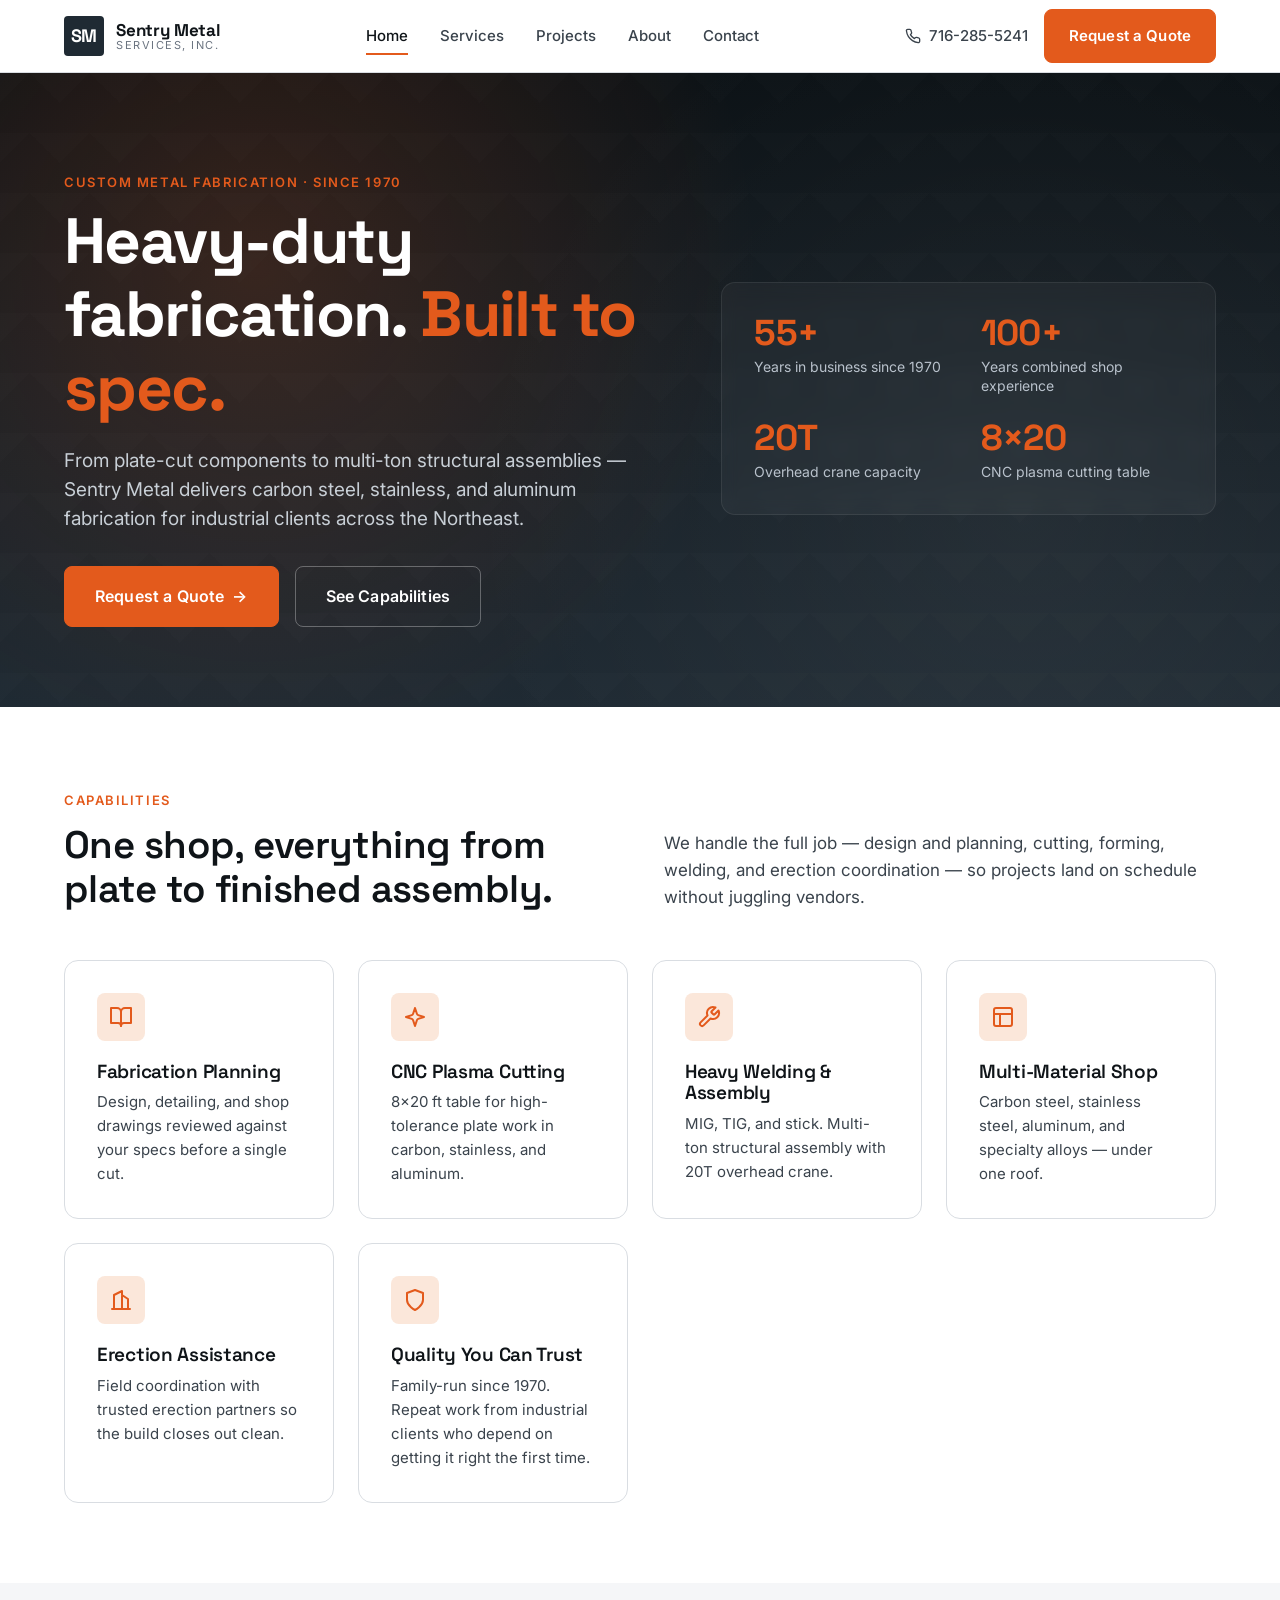
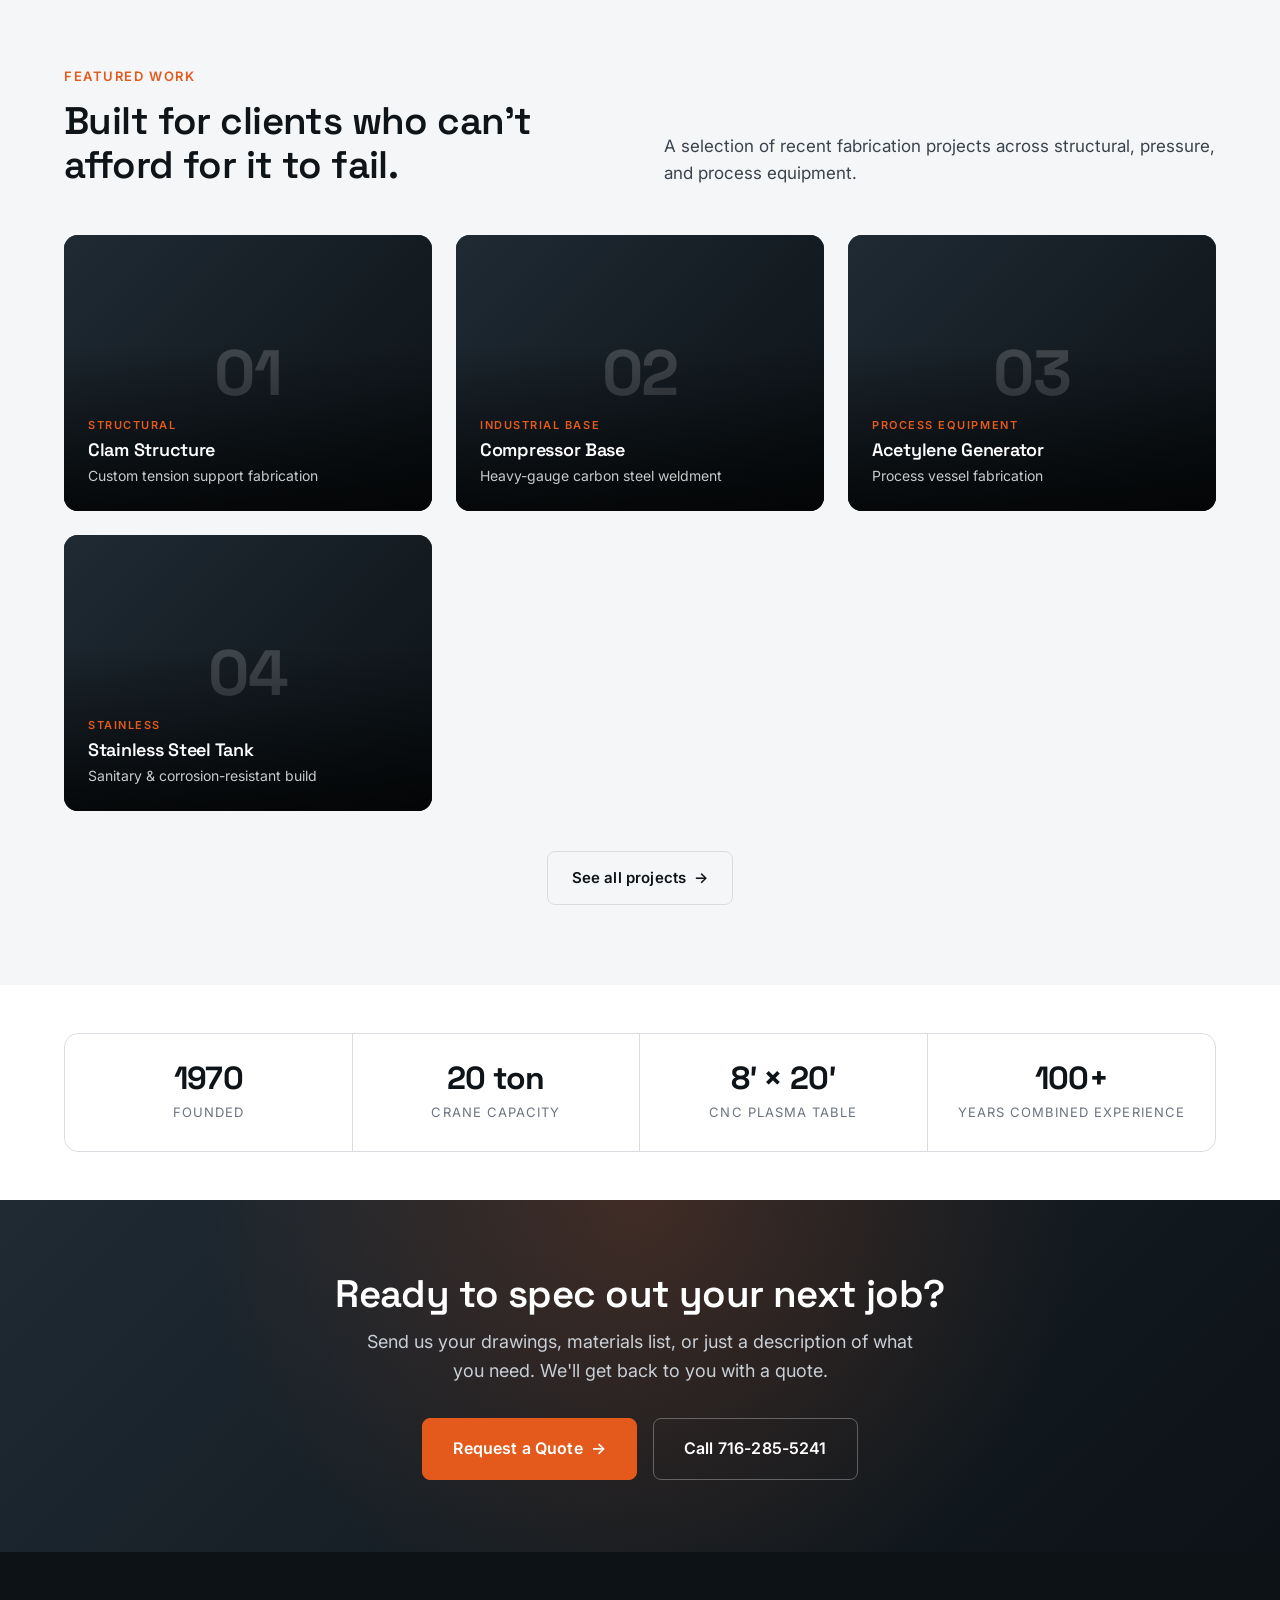
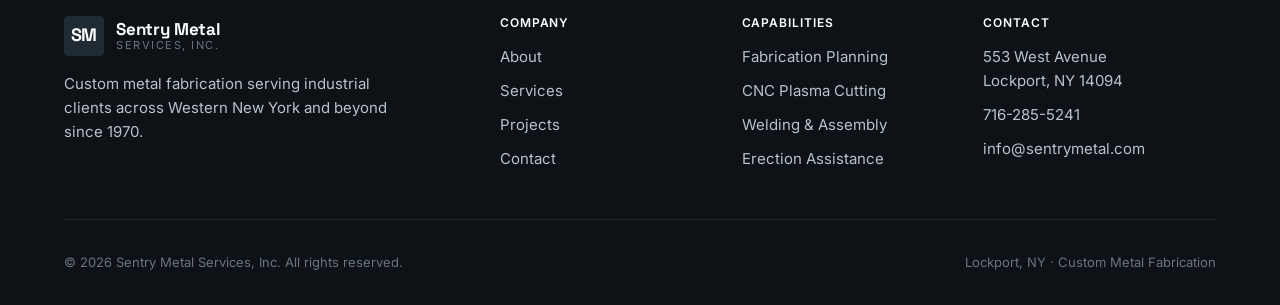
==== index.html @ cd66dbcb "Initial Sentry Metal website (static site) Co-Authored-By: Claude Opus 4.8 (1M context) <noreply@ant" ====
<!doctype html>
<html lang="en">
<head>
  <meta charset="utf-8" />
  <meta name="viewport" content="width=device-width, initial-scale=1" />
  <title>Sentry Metal Services — Custom Metal Fabrication in Lockport, NY</title>
  <meta name="description" content="Sentry Metal Services is a custom metal fabrication shop in Lockport, NY. Carbon steel, stainless, aluminum. Over a century of combined fabrication experience since 1970." />
  <link rel="preconnect" href="https://fonts.googleapis.com" />
  <link rel="preconnect" href="https://fonts.gstatic.com" crossorigin />
  <link rel="stylesheet" href="https://fonts.googleapis.com/css2?family=Inter:wght@400;500;600;700&family=Space+Grotesk:wght@500;600;700&display=swap" />
  <link rel="stylesheet" href="css/styles.css" />
</head>
<body>

  <header class="site-header">
    <nav class="nav" aria-label="Primary">
      <a class="brand" href="index.html">
        <span class="brand-mark">SM</span>
        <span class="brand-text">
          <span class="brand-name">Sentry Metal</span>
          <span class="brand-tag">Services, Inc.</span>
        </span>
      </a>
      <ul class="nav-links">
        <li><a href="index.html" class="active">Home</a></li>
        <li><a href="services.html">Services</a></li>
        <li><a href="projects.html">Projects</a></li>
        <li><a href="about.html">About</a></li>
        <li><a href="contact.html">Contact</a></li>
      </ul>
      <div class="nav-cta">
        <a href="tel:7162855241" class="nav-phone">
          <svg width="16" height="16" viewBox="0 0 24 24" fill="none" stroke="currentColor" stroke-width="2" stroke-linecap="round" stroke-linejoin="round"><path d="M22 16.92v3a2 2 0 0 1-2.18 2 19.79 19.79 0 0 1-8.63-3.07 19.5 19.5 0 0 1-6-6 19.79 19.79 0 0 1-3.07-8.67A2 2 0 0 1 4.11 2h3a2 2 0 0 1 2 1.72 12.84 12.84 0 0 0 .7 2.81 2 2 0 0 1-.45 2.11L8.09 9.91a16 16 0 0 0 6 6l1.27-1.27a2 2 0 0 1 2.11-.45 12.84 12.84 0 0 0 2.81.7A2 2 0 0 1 22 16.92z"/></svg>
          716-285-5241
        </a>
        <a href="contact.html" class="btn btn-primary">Request a Quote</a>
      </div>
      <button class="nav-toggle" aria-label="Open menu" aria-expanded="false">
        <span></span><span></span><span></span>
      </button>
    </nav>
  </header>

  <main>
    <!-- Hero -->
    <section class="hero">
      <div class="container">
        <div class="hero-grid">
          <div>
            <span class="eyebrow">Custom Metal Fabrication · Since 1970</span>
            <h1>Heavy-duty fabrication. <span class="accent">Built to spec.</span></h1>
            <p class="lead">From plate-cut components to multi-ton structural assemblies — Sentry Metal delivers carbon steel, stainless, and aluminum fabrication for industrial clients across the Northeast.</p>
            <div class="hero-cta">
              <a href="contact.html" class="btn btn-primary btn-lg">Request a Quote <span class="arrow">→</span></a>
              <a href="services.html" class="btn btn-ghost-light btn-lg">See Capabilities</a>
            </div>
          </div>
          <div class="hero-stats">
            <div>
              <div class="hero-stat-num">55+</div>
              <div class="hero-stat-label">Years in business since 1970</div>
            </div>
            <div>
              <div class="hero-stat-num">100+</div>
              <div class="hero-stat-label">Years combined shop experience</div>
            </div>
            <div>
              <div class="hero-stat-num">20T</div>
              <div class="hero-stat-label">Overhead crane capacity</div>
            </div>
            <div>
              <div class="hero-stat-num">8&times;20</div>
              <div class="hero-stat-label">CNC plasma cutting table</div>
            </div>
          </div>
        </div>
      </div>
    </section>

    <!-- Capabilities -->
    <section class="section">
      <div class="container">
        <div class="section-head">
          <div>
            <span class="eyebrow">Capabilities</span>
            <h2>One shop, everything from plate to finished assembly.</h2>
          </div>
          <p>We handle the full job — design and planning, cutting, forming, welding, and erection coordination — so projects land on schedule without juggling vendors.</p>
        </div>

        <div class="cap-grid">
          <div class="cap-card">
            <div class="cap-icon">
              <svg width="24" height="24" viewBox="0 0 24 24" fill="none" stroke="currentColor" stroke-width="2" stroke-linecap="round" stroke-linejoin="round"><path d="M2 3h6a4 4 0 0 1 4 4v14a3 3 0 0 0-3-3H2z"/><path d="M22 3h-6a4 4 0 0 0-4 4v14a3 3 0 0 1 3-3h7z"/></svg>
            </div>
            <h3>Fabrication Planning</h3>
            <p>Design, detailing, and shop drawings reviewed against your specs before a single cut.</p>
          </div>
          <div class="cap-card">
            <div class="cap-icon">
              <svg width="24" height="24" viewBox="0 0 24 24" fill="none" stroke="currentColor" stroke-width="2" stroke-linecap="round" stroke-linejoin="round"><path d="m12 3-1.9 5.8a2 2 0 0 1-1.3 1.3L3 12l5.8 1.9a2 2 0 0 1 1.3 1.3L12 21l1.9-5.8a2 2 0 0 1 1.3-1.3L21 12l-5.8-1.9a2 2 0 0 1-1.3-1.3z"/></svg>
            </div>
            <h3>CNC Plasma Cutting</h3>
            <p>8&times;20&nbsp;ft table for high-tolerance plate work in carbon, stainless, and aluminum.</p>
          </div>
          <div class="cap-card">
            <div class="cap-icon">
              <svg width="24" height="24" viewBox="0 0 24 24" fill="none" stroke="currentColor" stroke-width="2" stroke-linecap="round" stroke-linejoin="round"><path d="M14.7 6.3a1 1 0 0 0 0 1.4l1.6 1.6a1 1 0 0 0 1.4 0l3.77-3.77a6 6 0 0 1-7.94 7.94l-6.91 6.91a2.12 2.12 0 0 1-3-3l6.91-6.91a6 6 0 0 1 7.94-7.94l-3.76 3.76z"/></svg>
            </div>
            <h3>Heavy Welding &amp; Assembly</h3>
            <p>MIG, TIG, and stick. Multi-ton structural assembly with 20T overhead crane.</p>
          </div>
          <div class="cap-card">
            <div class="cap-icon">
              <svg width="24" height="24" viewBox="0 0 24 24" fill="none" stroke="currentColor" stroke-width="2" stroke-linecap="round" stroke-linejoin="round"><rect x="3" y="3" width="18" height="18" rx="2"/><path d="M3 9h18M9 21V9"/></svg>
            </div>
            <h3>Multi-Material Shop</h3>
            <p>Carbon steel, stainless steel, aluminum, and specialty alloys — under one roof.</p>
          </div>
          <div class="cap-card">
            <div class="cap-icon">
              <svg width="24" height="24" viewBox="0 0 24 24" fill="none" stroke="currentColor" stroke-width="2" stroke-linecap="round" stroke-linejoin="round"><path d="M3 21h18M5 21V7l8-4v18M19 21V11l-6-4"/></svg>
            </div>
            <h3>Erection Assistance</h3>
            <p>Field coordination with trusted erection partners so the build closes out clean.</p>
          </div>
          <div class="cap-card">
            <div class="cap-icon">
              <svg width="24" height="24" viewBox="0 0 24 24" fill="none" stroke="currentColor" stroke-width="2" stroke-linecap="round" stroke-linejoin="round"><path d="M12 22s8-4 8-10V5l-8-3-8 3v7c0 6 8 10 8 10z"/></svg>
            </div>
            <h3>Quality You Can Trust</h3>
            <p>Family-run since 1970. Repeat work from industrial clients who depend on getting it right the first time.</p>
          </div>
        </div>
      </div>
    </section>

    <!-- Featured projects -->
    <section class="section section-surface">
      <div class="container">
        <div class="section-head">
          <div>
            <span class="eyebrow">Featured Work</span>
            <h2>Built for clients who can't afford for it to fail.</h2>
          </div>
          <p>A selection of recent fabrication projects across structural, pressure, and process equipment.</p>
        </div>

        <div class="project-grid">
          <a href="projects.html" class="project-card" aria-label="Clam Structure project">
            <div class="placeholder">01</div>
            <div class="overlay">
              <span class="tag">Structural</span>
              <h3>Clam Structure</h3>
              <p>Custom tension support fabrication</p>
            </div>
          </a>
          <a href="projects.html" class="project-card" aria-label="Compressor Base project">
            <div class="placeholder">02</div>
            <div class="overlay">
              <span class="tag">Industrial Base</span>
              <h3>Compressor Base</h3>
              <p>Heavy-gauge carbon steel weldment</p>
            </div>
          </a>
          <a href="projects.html" class="project-card" aria-label="Acetylene Generator project">
            <div class="placeholder">03</div>
            <div class="overlay">
              <span class="tag">Process Equipment</span>
              <h3>Acetylene Generator</h3>
              <p>Process vessel fabrication</p>
            </div>
          </a>
          <a href="projects.html" class="project-card" aria-label="Stainless Steel Tank project">
            <div class="placeholder">04</div>
            <div class="overlay">
              <span class="tag">Stainless</span>
              <h3>Stainless Steel Tank</h3>
              <p>Sanitary &amp; corrosion-resistant build</p>
            </div>
          </a>
        </div>

        <div class="text-center mt-2" style="margin-top:2.5rem;">
          <a href="projects.html" class="btn btn-secondary">See all projects <span class="arrow">→</span></a>
        </div>
      </div>
    </section>

    <!-- Specs strip -->
    <section class="section-sm">
      <div class="container">
        <div class="specs">
          <div class="spec"><div class="spec-num">1970</div><div class="spec-label">Founded</div></div>
          <div class="spec"><div class="spec-num">20 ton</div><div class="spec-label">Crane Capacity</div></div>
          <div class="spec"><div class="spec-num">8&prime; &times; 20&prime;</div><div class="spec-label">CNC Plasma Table</div></div>
          <div class="spec"><div class="spec-num">100+</div><div class="spec-label">Years Combined Experience</div></div>
        </div>
      </div>
    </section>

    <!-- CTA band -->
    <section class="cta-band">
      <div class="container">
        <h2>Ready to spec out your next job?</h2>
        <p>Send us your drawings, materials list, or just a description of what you need. We'll get back to you with a quote.</p>
        <div class="btn-group">
          <a href="contact.html" class="btn btn-primary btn-lg">Request a Quote <span class="arrow">→</span></a>
          <a href="tel:7162855241" class="btn btn-ghost-light btn-lg">Call 716-285-5241</a>
        </div>
      </div>
    </section>
  </main>

  <footer class="site-footer">
    <div class="container">
      <div class="footer-grid">
        <div class="footer-brand">
          <a class="brand" href="index.html" style="color:#fff;">
            <span class="brand-mark">SM</span>
            <span class="brand-text">
              <span class="brand-name">Sentry Metal</span>
              <span class="brand-tag">Services, Inc.</span>
            </span>
          </a>
          <p>Custom metal fabrication serving industrial clients across Western New York and beyond since 1970.</p>
        </div>
        <div class="footer-col">
          <h4>Company</h4>
          <ul>
            <li><a href="about.html">About</a></li>
            <li><a href="services.html">Services</a></li>
            <li><a href="projects.html">Projects</a></li>
            <li><a href="contact.html">Contact</a></li>
          </ul>
        </div>
        <div class="footer-col">
          <h4>Capabilities</h4>
          <ul>
            <li><a href="services.html#planning">Fabrication Planning</a></li>
            <li><a href="services.html#cutting">CNC Plasma Cutting</a></li>
            <li><a href="services.html#welding">Welding &amp; Assembly</a></li>
            <li><a href="services.html#erection">Erection Assistance</a></li>
          </ul>
        </div>
        <div class="footer-col">
          <h4>Contact</h4>
          <ul>
            <li>553 West Avenue<br/>Lockport, NY 14094</li>
            <li><a href="tel:7162855241">716-285-5241</a></li>
            <li><a href="mailto:info@sentrymetal.com">info@sentrymetal.com</a></li>
          </ul>
        </div>
      </div>
      <div class="footer-bottom">
        <div>&copy; <span id="yr">2026</span> Sentry Metal Services, Inc. All rights reserved.</div>
        <div>Lockport, NY · Custom Metal Fabrication</div>
      </div>
    </div>
  </footer>

  <script>document.getElementById('yr').textContent = new Date().getFullYear();</script>
  <script src="js/main.js"></script>
</body>
</html>
---- css/styles.css ----
/* Sentry Metal Services — design system */

:root {
  --color-bg: #ffffff;
  --color-surface: #f5f6f8;
  --color-surface-alt: #ebedf1;
  --color-ink: #0f1418;
  --color-ink-soft: #3a434c;
  --color-ink-muted: #6b7480;
  --color-line: #d9dde2;
  --color-steel: #1f2a33;
  --color-steel-deep: #0c1216;
  --color-accent: #e35a1c;
  --color-accent-hover: #c44a14;
  --color-accent-soft: #fbe7da;
  --color-success: #1f7a4d;

  --shadow-sm: 0 1px 2px rgba(15, 20, 24, 0.06), 0 1px 1px rgba(15, 20, 24, 0.04);
  --shadow-md: 0 4px 16px rgba(15, 20, 24, 0.08), 0 2px 4px rgba(15, 20, 24, 0.04);
  --shadow-lg: 0 12px 32px rgba(15, 20, 24, 0.12), 0 4px 8px rgba(15, 20, 24, 0.06);

  --radius-sm: 4px;
  --radius-md: 8px;
  --radius-lg: 14px;

  --container: 1200px;
  --container-narrow: 880px;

  --font-sans: "Inter", -apple-system, BlinkMacSystemFont, "Segoe UI", Roboto, "Helvetica Neue", Arial, sans-serif;
  --font-display: "Space Grotesk", "Inter", -apple-system, BlinkMacSystemFont, "Segoe UI", sans-serif;

  --transition: 180ms cubic-bezier(0.4, 0, 0.2, 1);
}

* { box-sizing: border-box; }

html { scroll-behavior: smooth; }

body {
  margin: 0;
  font-family: var(--font-sans);
  font-size: 16px;
  line-height: 1.6;
  color: var(--color-ink);
  background: var(--color-bg);
  -webkit-font-smoothing: antialiased;
  text-rendering: optimizeLegibility;
}

img, svg { display: block; max-width: 100%; height: auto; }

a { color: var(--color-accent); text-decoration: none; transition: color var(--transition); }
a:hover { color: var(--color-accent-hover); }

h1, h2, h3, h4 {
  font-family: var(--font-display);
  font-weight: 600;
  line-height: 1.15;
  letter-spacing: -0.015em;
  margin: 0 0 0.5em;
  color: var(--color-ink);
}

h1 { font-size: clamp(2.25rem, 4.5vw, 3.75rem); font-weight: 700; letter-spacing: -0.025em; }
h2 { font-size: clamp(1.75rem, 3vw, 2.5rem); }
h3 { font-size: 1.375rem; }
h4 { font-size: 1.0625rem; text-transform: uppercase; letter-spacing: 0.08em; color: var(--color-ink-soft); font-family: var(--font-sans); font-weight: 600; }

p { margin: 0 0 1em; color: var(--color-ink-soft); }
p.lead { font-size: 1.1875rem; color: var(--color-ink-soft); line-height: 1.55; max-width: 60ch; }

.container { max-width: var(--container); margin: 0 auto; padding: 0 1.5rem; }
.container-narrow { max-width: var(--container-narrow); margin: 0 auto; padding: 0 1.5rem; }

.section { padding: 5rem 0; }
.section-sm { padding: 3rem 0; }
.section-tight { padding: 2rem 0; }
.section-dark { background: var(--color-steel); color: #e9ecf0; }
.section-dark h1, .section-dark h2, .section-dark h3 { color: #ffffff; }
.section-dark p { color: #b9c2cc; }
.section-surface { background: var(--color-surface); }

.eyebrow {
  display: inline-block;
  font-size: 0.8125rem;
  font-weight: 600;
  letter-spacing: 0.12em;
  text-transform: uppercase;
  color: var(--color-accent);
  margin-bottom: 0.75rem;
}

/* ---------- Buttons ---------- */
.btn {
  display: inline-flex;
  align-items: center;
  justify-content: center;
  gap: 0.5rem;
  padding: 0.875rem 1.5rem;
  font-family: var(--font-sans);
  font-size: 0.9375rem;
  font-weight: 600;
  letter-spacing: 0.01em;
  border-radius: var(--radius-md);
  border: 1.5px solid transparent;
  cursor: pointer;
  transition: all var(--transition);
  white-space: nowrap;
  text-decoration: none;
}

.btn-primary {
  background: var(--color-accent);
  color: #ffffff;
  border-color: var(--color-accent);
}
.btn-primary:hover {
  background: var(--color-accent-hover);
  border-color: var(--color-accent-hover);
  color: #ffffff;
  transform: translateY(-1px);
  box-shadow: var(--shadow-md);
}

.btn-secondary {
  background: transparent;
  color: var(--color-ink);
  border-color: var(--color-line);
}
.btn-secondary:hover { border-color: var(--color-ink); color: var(--color-ink); }

.btn-ghost-light {
  background: transparent;
  color: #ffffff;
  border-color: rgba(255,255,255,0.3);
}
.btn-ghost-light:hover { background: rgba(255,255,255,0.1); color: #ffffff; border-color: #ffffff; }

.btn-lg { padding: 1.0625rem 1.875rem; font-size: 1rem; }

.btn .arrow { transition: transform var(--transition); }
.btn:hover .arrow { transform: translateX(3px); }

/* ---------- Header ---------- */
.site-header {
  position: sticky;
  top: 0;
  z-index: 100;
  background: rgba(255,255,255,0.92);
  backdrop-filter: saturate(180%) blur(10px);
  -webkit-backdrop-filter: saturate(180%) blur(10px);
  border-bottom: 1px solid var(--color-line);
}

.nav {
  display: flex;
  align-items: center;
  justify-content: space-between;
  height: 72px;
  max-width: var(--container);
  margin: 0 auto;
  padding: 0 1.5rem;
}

.brand {
  display: flex;
  align-items: center;
  gap: 0.75rem;
  text-decoration: none;
  color: var(--color-ink);
}
.brand-mark {
  display: flex;
  align-items: center;
  justify-content: center;
  width: 40px; height: 40px;
  background: var(--color-steel);
  color: #ffffff;
  border-radius: var(--radius-sm);
  font-family: var(--font-display);
  font-weight: 700;
  font-size: 1.125rem;
  letter-spacing: -0.02em;
}
.brand-text {
  display: flex;
  flex-direction: column;
  line-height: 1.1;
}
.brand-name { font-family: var(--font-display); font-weight: 700; font-size: 1.0625rem; letter-spacing: -0.01em; color: var(--color-ink); }
.brand-tag { font-size: 0.6875rem; text-transform: uppercase; letter-spacing: 0.14em; color: var(--color-ink-muted); }

.nav-links { display: flex; align-items: center; gap: 2rem; list-style: none; margin: 0; padding: 0; }
.nav-links a {
  color: var(--color-ink-soft);
  font-weight: 500;
  font-size: 0.9375rem;
  position: relative;
  padding: 0.5rem 0;
}
.nav-links a:hover, .nav-links a.active { color: var(--color-ink); }
.nav-links a.active::after {
  content: "";
  position: absolute;
  left: 0; right: 0; bottom: -2px;
  height: 2px;
  background: var(--color-accent);
}

.nav-cta { display: flex; align-items: center; gap: 1rem; }
.nav-phone {
  display: inline-flex;
  align-items: center;
  gap: 0.5rem;
  color: var(--color-ink-soft);
  font-weight: 500;
  font-size: 0.9375rem;
}
.nav-phone:hover { color: var(--color-ink); }

.nav-toggle {
  display: none;
  background: none;
  border: 0;
  width: 40px; height: 40px;
  cursor: pointer;
  padding: 0;
}
.nav-toggle span {
  display: block;
  width: 22px; height: 2px;
  background: var(--color-ink);
  margin: 5px auto;
  transition: transform var(--transition), opacity var(--transition);
}

@media (max-width: 920px) {
  .nav-links { display: none; }
  .nav-phone { display: none; }
  .nav-toggle { display: block; }
  body.nav-open .nav-links {
    display: flex;
    position: fixed;
    inset: 72px 0 auto 0;
    flex-direction: column;
    align-items: stretch;
    gap: 0;
    background: #ffffff;
    border-bottom: 1px solid var(--color-line);
    padding: 1rem 1.5rem;
    box-shadow: var(--shadow-md);
  }
  body.nav-open .nav-links a {
    padding: 0.875rem 0;
    border-bottom: 1px solid var(--color-line);
    font-size: 1.0625rem;
  }
  body.nav-open .nav-links a:last-child { border-bottom: 0; }
}

/* ---------- Hero ---------- */
.hero {
  position: relative;
  background: linear-gradient(180deg, var(--color-steel-deep) 0%, var(--color-steel) 100%);
  color: #ffffff;
  padding: 6rem 0 5rem;
  overflow: hidden;
}
.hero::before {
  content: "";
  position: absolute;
  inset: 0;
  background-image:
    radial-gradient(circle at 20% 30%, rgba(227,90,28,0.18) 0%, transparent 45%),
    radial-gradient(circle at 80% 70%, rgba(255,255,255,0.05) 0%, transparent 50%);
  pointer-events: none;
}
.hero::after {
  content: "";
  position: absolute;
  inset: 0;
  background-image:
    linear-gradient(135deg, rgba(255,255,255,0.025) 25%, transparent 25%),
    linear-gradient(225deg, rgba(255,255,255,0.025) 25%, transparent 25%);
  background-size: 60px 60px;
  pointer-events: none;
  opacity: 0.4;
}
.hero .container { position: relative; z-index: 1; }

.hero-grid {
  display: grid;
  grid-template-columns: 1.2fr 1fr;
  gap: 4rem;
  align-items: center;
}

.hero h1 {
  color: #ffffff;
  font-size: clamp(2.5rem, 5vw, 4rem);
  margin-bottom: 1.25rem;
}
.hero h1 .accent { color: var(--color-accent); }
.hero .lead { color: #c8cfd6; font-size: 1.1875rem; max-width: 56ch; margin-bottom: 2rem; }

.hero-cta { display: flex; gap: 1rem; flex-wrap: wrap; }

.hero-stats {
  display: grid;
  grid-template-columns: repeat(2, 1fr);
  gap: 1.5rem;
  padding: 2rem;
  background: rgba(255,255,255,0.04);
  border: 1px solid rgba(255,255,255,0.08);
  border-radius: var(--radius-lg);
  backdrop-filter: blur(8px);
}
.hero-stat-num {
  font-family: var(--font-display);
  font-size: 2.25rem;
  font-weight: 700;
  color: var(--color-accent);
  letter-spacing: -0.02em;
  line-height: 1;
  margin-bottom: 0.375rem;
}
.hero-stat-label { font-size: 0.875rem; color: #b9c2cc; line-height: 1.4; }

@media (max-width: 880px) {
  .hero { padding: 4rem 0 3.5rem; }
  .hero-grid { grid-template-columns: 1fr; gap: 2.5rem; }
}

/* ---------- Capabilities (Home) ---------- */
.cap-grid {
  display: grid;
  grid-template-columns: repeat(auto-fit, minmax(260px, 1fr));
  gap: 1.5rem;
  margin-top: 2.5rem;
}
.cap-card {
  padding: 2rem;
  background: var(--color-bg);
  border: 1px solid var(--color-line);
  border-radius: var(--radius-lg);
  transition: transform var(--transition), box-shadow var(--transition), border-color var(--transition);
}
.cap-card:hover {
  transform: translateY(-4px);
  box-shadow: var(--shadow-md);
  border-color: var(--color-ink);
}
.cap-icon {
  display: flex;
  align-items: center;
  justify-content: center;
  width: 48px; height: 48px;
  background: var(--color-accent-soft);
  color: var(--color-accent);
  border-radius: var(--radius-md);
  margin-bottom: 1.25rem;
}
.cap-card h3 { font-size: 1.1875rem; margin-bottom: 0.5rem; }
.cap-card p { font-size: 0.9375rem; margin: 0; }

/* ---------- Section heading ---------- */
.section-head {
  display: grid;
  grid-template-columns: 1fr 1fr;
  gap: 3rem;
  align-items: end;
  margin-bottom: 3rem;
}
.section-head h2 { margin: 0; }
.section-head p { margin: 0; font-size: 1.0625rem; }
@media (max-width: 720px) {
  .section-head { grid-template-columns: 1fr; gap: 1rem; }
}

/* ---------- Project gallery ---------- */
.project-grid {
  display: grid;
  grid-template-columns: repeat(auto-fit, minmax(280px, 1fr));
  gap: 1.5rem;
}
.project-card {
  position: relative;
  overflow: hidden;
  border-radius: var(--radius-lg);
  background: var(--color-steel);
  aspect-ratio: 4 / 3;
  cursor: pointer;
  transition: transform var(--transition);
}
.project-card:hover { transform: translateY(-3px); }
.project-card .placeholder {
  position: absolute;
  inset: 0;
  display: flex;
  align-items: center;
  justify-content: center;
  background:
    linear-gradient(135deg, var(--color-steel) 0%, var(--color-steel-deep) 100%);
  color: rgba(255,255,255,0.18);
  font-family: var(--font-display);
  font-size: 4rem;
  font-weight: 700;
  letter-spacing: -0.02em;
}
.project-card .overlay {
  position: absolute;
  inset: 0;
  background: linear-gradient(180deg, transparent 40%, rgba(0,0,0,0.75) 100%);
  display: flex;
  flex-direction: column;
  justify-content: flex-end;
  padding: 1.5rem;
  color: #ffffff;
}
.project-card .tag {
  display: inline-block;
  font-size: 0.6875rem;
  font-weight: 600;
  letter-spacing: 0.14em;
  text-transform: uppercase;
  color: var(--color-accent);
  margin-bottom: 0.375rem;
}
.project-card h3 { color: #ffffff; font-size: 1.125rem; margin: 0 0 0.25rem; }
.project-card p { color: rgba(255,255,255,0.78); font-size: 0.875rem; margin: 0; }

/* ---------- Services list ---------- */
.svc-list { display: grid; gap: 1.25rem; margin-top: 2.5rem; }
.svc-row {
  display: grid;
  grid-template-columns: 64px 1fr auto;
  gap: 1.5rem;
  align-items: center;
  padding: 1.75rem;
  background: var(--color-bg);
  border: 1px solid var(--color-line);
  border-radius: var(--radius-lg);
  transition: border-color var(--transition), box-shadow var(--transition);
}
.svc-row:hover { border-color: var(--color-ink); box-shadow: var(--shadow-sm); }
.svc-num {
  font-family: var(--font-display);
  font-size: 1.5rem;
  font-weight: 700;
  color: var(--color-accent);
  letter-spacing: -0.02em;
}
.svc-row h3 { margin: 0 0 0.375rem; font-size: 1.1875rem; }
.svc-row p { margin: 0; font-size: 0.9375rem; }
.svc-row .btn { align-self: center; }
@media (max-width: 720px) {
  .svc-row { grid-template-columns: 1fr; gap: 0.75rem; padding: 1.5rem; }
  .svc-row .btn { justify-self: start; }
}

/* ---------- Specs strip ---------- */
.specs {
  display: grid;
  grid-template-columns: repeat(auto-fit, minmax(180px, 1fr));
  gap: 0;
  border: 1px solid var(--color-line);
  border-radius: var(--radius-lg);
  overflow: hidden;
  background: var(--color-bg);
}
.spec {
  padding: 1.75rem 1.5rem;
  border-right: 1px solid var(--color-line);
  text-align: center;
}
.spec:last-child { border-right: 0; }
.spec-num { font-family: var(--font-display); font-size: 2rem; font-weight: 700; color: var(--color-ink); letter-spacing: -0.02em; line-height: 1; margin-bottom: 0.5rem; }
.spec-label { font-size: 0.8125rem; color: var(--color-ink-muted); text-transform: uppercase; letter-spacing: 0.08em; }
@media (max-width: 720px) {
  .spec { border-right: 0; border-bottom: 1px solid var(--color-line); }
  .spec:last-child { border-bottom: 0; }
}

/* ---------- About columns ---------- */
.two-col {
  display: grid;
  grid-template-columns: 1fr 1fr;
  gap: 4rem;
  align-items: start;
}
@media (max-width: 880px) { .two-col { grid-template-columns: 1fr; gap: 2.5rem; } }

.value-list { display: grid; gap: 1.25rem; list-style: none; padding: 0; margin: 0; }
.value-list li {
  display: grid;
  grid-template-columns: 32px 1fr;
  gap: 0.875rem;
  align-items: start;
}
.value-list .dot {
  display: flex;
  align-items: center;
  justify-content: center;
  width: 28px; height: 28px;
  background: var(--color-accent-soft);
  color: var(--color-accent);
  border-radius: 50%;
  margin-top: 2px;
  flex-shrink: 0;
}
.value-list strong { display: block; font-size: 1rem; color: var(--color-ink); margin-bottom: 0.125rem; }
.value-list span { color: var(--color-ink-soft); font-size: 0.9375rem; }

/* ---------- CTA band ---------- */
.cta-band {
  background: linear-gradient(135deg, var(--color-steel) 0%, var(--color-steel-deep) 100%);
  color: #ffffff;
  padding: 4.5rem 0;
  text-align: center;
  position: relative;
  overflow: hidden;
}
.cta-band::before {
  content: "";
  position: absolute;
  inset: 0;
  background-image: radial-gradient(circle at 50% 0%, rgba(227,90,28,0.2) 0%, transparent 60%);
  pointer-events: none;
}
.cta-band .container { position: relative; }
.cta-band h2 { color: #ffffff; margin-bottom: 0.75rem; }
.cta-band p { color: #c8cfd6; font-size: 1.125rem; max-width: 52ch; margin: 0 auto 2rem; }
.cta-band .btn-group { display: flex; gap: 1rem; justify-content: center; flex-wrap: wrap; }

/* ---------- Contact / Form ---------- */
.contact-grid {
  display: grid;
  grid-template-columns: 1.3fr 1fr;
  gap: 4rem;
}
@media (max-width: 880px) { .contact-grid { grid-template-columns: 1fr; gap: 2.5rem; } }

.form { display: grid; gap: 1.25rem; }
.form-row { display: grid; grid-template-columns: 1fr 1fr; gap: 1rem; }
@media (max-width: 600px) { .form-row { grid-template-columns: 1fr; } }
.form-field { display: flex; flex-direction: column; gap: 0.375rem; }
.form-field label {
  font-size: 0.8125rem;
  font-weight: 600;
  letter-spacing: 0.04em;
  text-transform: uppercase;
  color: var(--color-ink-soft);
}
.form-field input,
.form-field select,
.form-field textarea {
  padding: 0.75rem 0.875rem;
  border: 1.5px solid var(--color-line);
  border-radius: var(--radius-md);
  background: var(--color-bg);
  color: var(--color-ink);
  font-family: inherit;
  font-size: 0.9375rem;
  transition: border-color var(--transition), box-shadow var(--transition);
}
.form-field input:focus,
.form-field select:focus,
.form-field textarea:focus {
  outline: none;
  border-color: var(--color-accent);
  box-shadow: 0 0 0 3px rgba(227,90,28,0.15);
}
.form-field textarea { resize: vertical; min-height: 120px; }
.form-field .hint { font-size: 0.8125rem; color: var(--color-ink-muted); margin-top: 0.125rem; }

.contact-info { display: grid; gap: 1.5rem; }
.contact-card {
  padding: 1.5rem;
  background: var(--color-surface);
  border-radius: var(--radius-lg);
}
.contact-card h4 { margin: 0 0 0.5rem; color: var(--color-ink); font-size: 0.75rem; }
.contact-card a, .contact-card p { color: var(--color-ink); font-size: 1rem; font-weight: 500; margin: 0; }
.contact-card a { display: block; }
.contact-card .sub { font-size: 0.875rem; color: var(--color-ink-muted); font-weight: 400; margin-top: 0.25rem; }

/* ---------- Footer ---------- */
.site-footer {
  background: var(--color-steel-deep);
  color: #b9c2cc;
  padding: 4rem 0 2rem;
}
.site-footer h4 { color: #ffffff; font-size: 0.75rem; margin-bottom: 1rem; }
.site-footer a { color: #b9c2cc; }
.site-footer a:hover { color: #ffffff; }
.footer-grid {
  display: grid;
  grid-template-columns: 2fr 1fr 1fr 1.2fr;
  gap: 3rem;
  margin-bottom: 3rem;
}
@media (max-width: 820px) { .footer-grid { grid-template-columns: 1fr 1fr; gap: 2rem; } }
@media (max-width: 520px) { .footer-grid { grid-template-columns: 1fr; } }

.footer-brand .brand-name { color: #ffffff; }
.footer-brand .brand-tag { color: #6b7480; }
.footer-brand p { color: #b9c2cc; max-width: 36ch; margin-top: 1rem; font-size: 0.9375rem; }

.footer-col ul { list-style: none; margin: 0; padding: 0; display: grid; gap: 0.625rem; }
.footer-col li { font-size: 0.9375rem; }

.footer-bottom {
  display: flex;
  justify-content: space-between;
  align-items: center;
  padding-top: 2rem;
  border-top: 1px solid rgba(255,255,255,0.08);
  font-size: 0.8125rem;
  color: #6b7480;
}
.footer-bottom a { color: #6b7480; }
@media (max-width: 520px) {
  .footer-bottom { flex-direction: column; gap: 0.75rem; text-align: center; }
}

/* ---------- Page header (non-home pages) ---------- */
.page-header {
  background: var(--color-surface);
  padding: 4rem 0 3rem;
  border-bottom: 1px solid var(--color-line);
}
.page-header h1 { margin-bottom: 0.5rem; }
.page-header p { font-size: 1.125rem; max-width: 60ch; margin: 0; }

/* ---------- Utilities ---------- */
.mt-0 { margin-top: 0; }
.mt-1 { margin-top: 1rem; }
.mt-2 { margin-top: 2rem; }
.mb-0 { margin-bottom: 0; }
.text-center { text-align: center; }
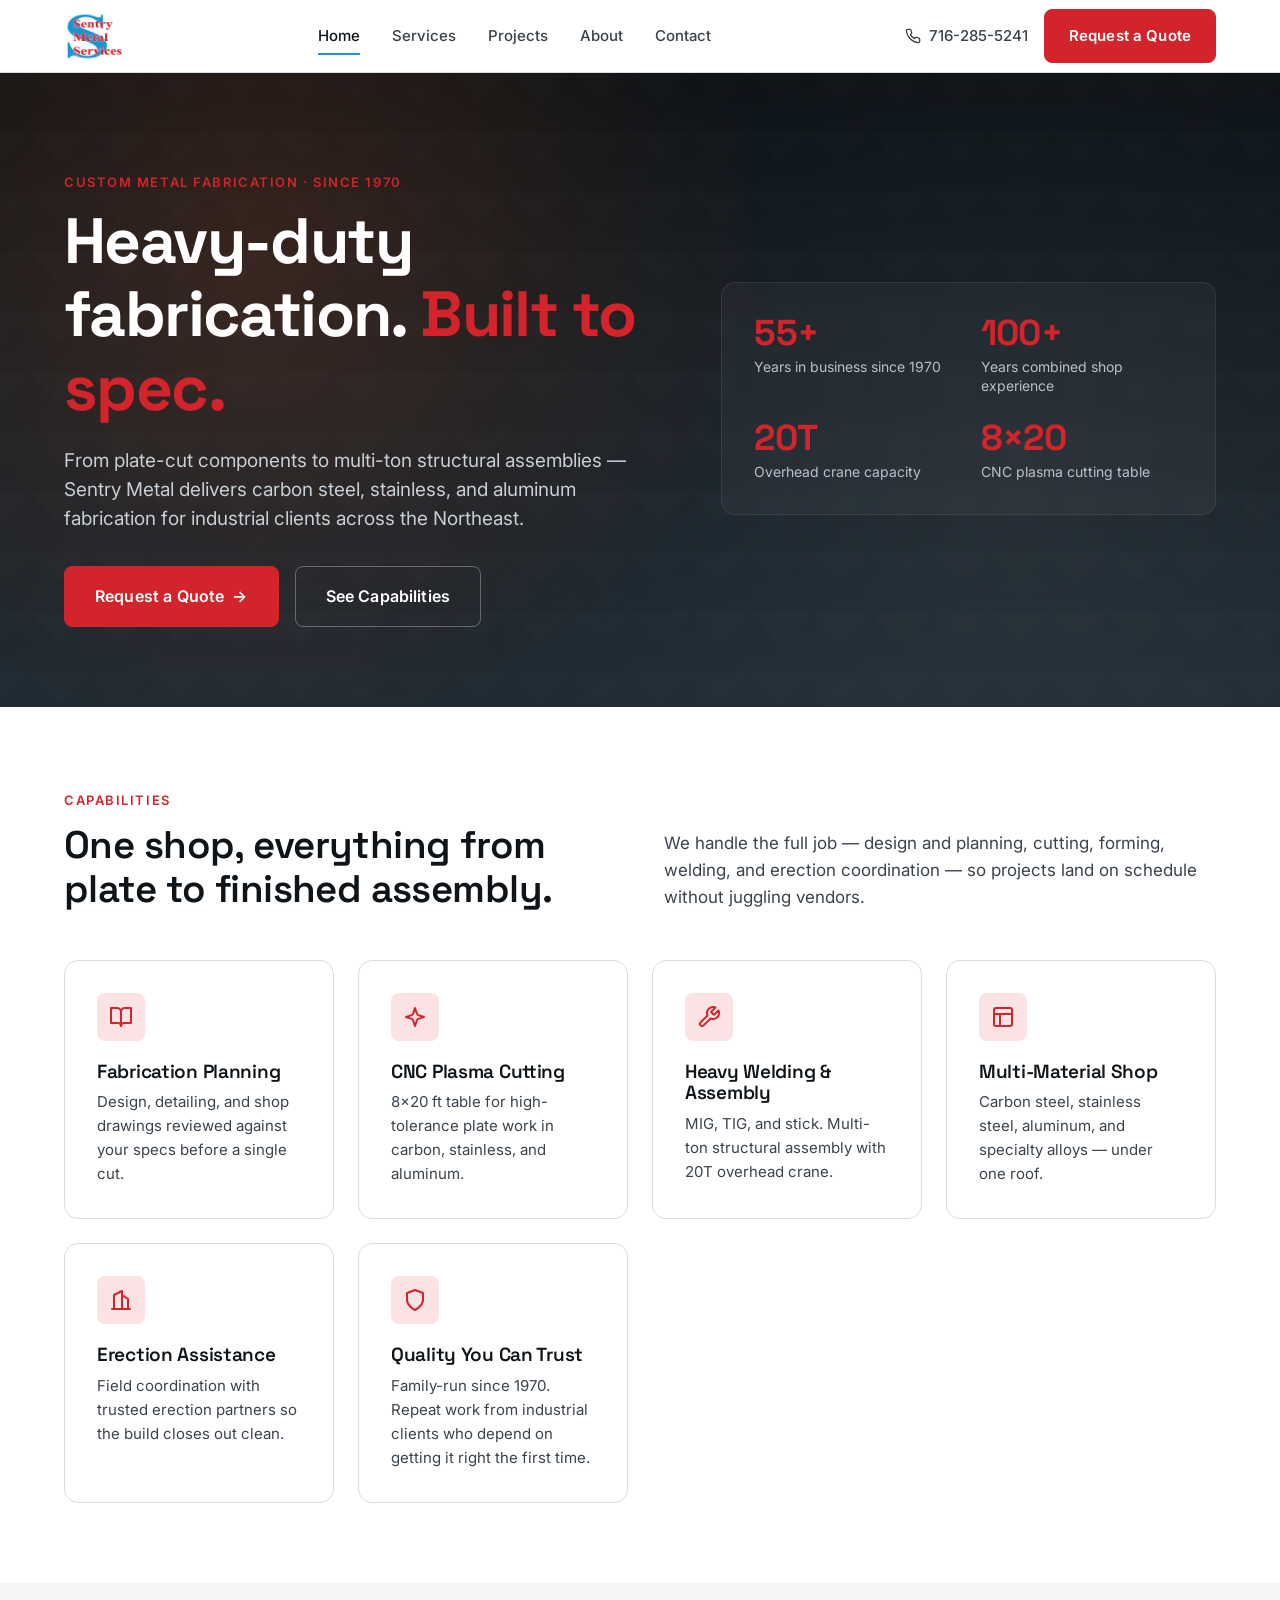
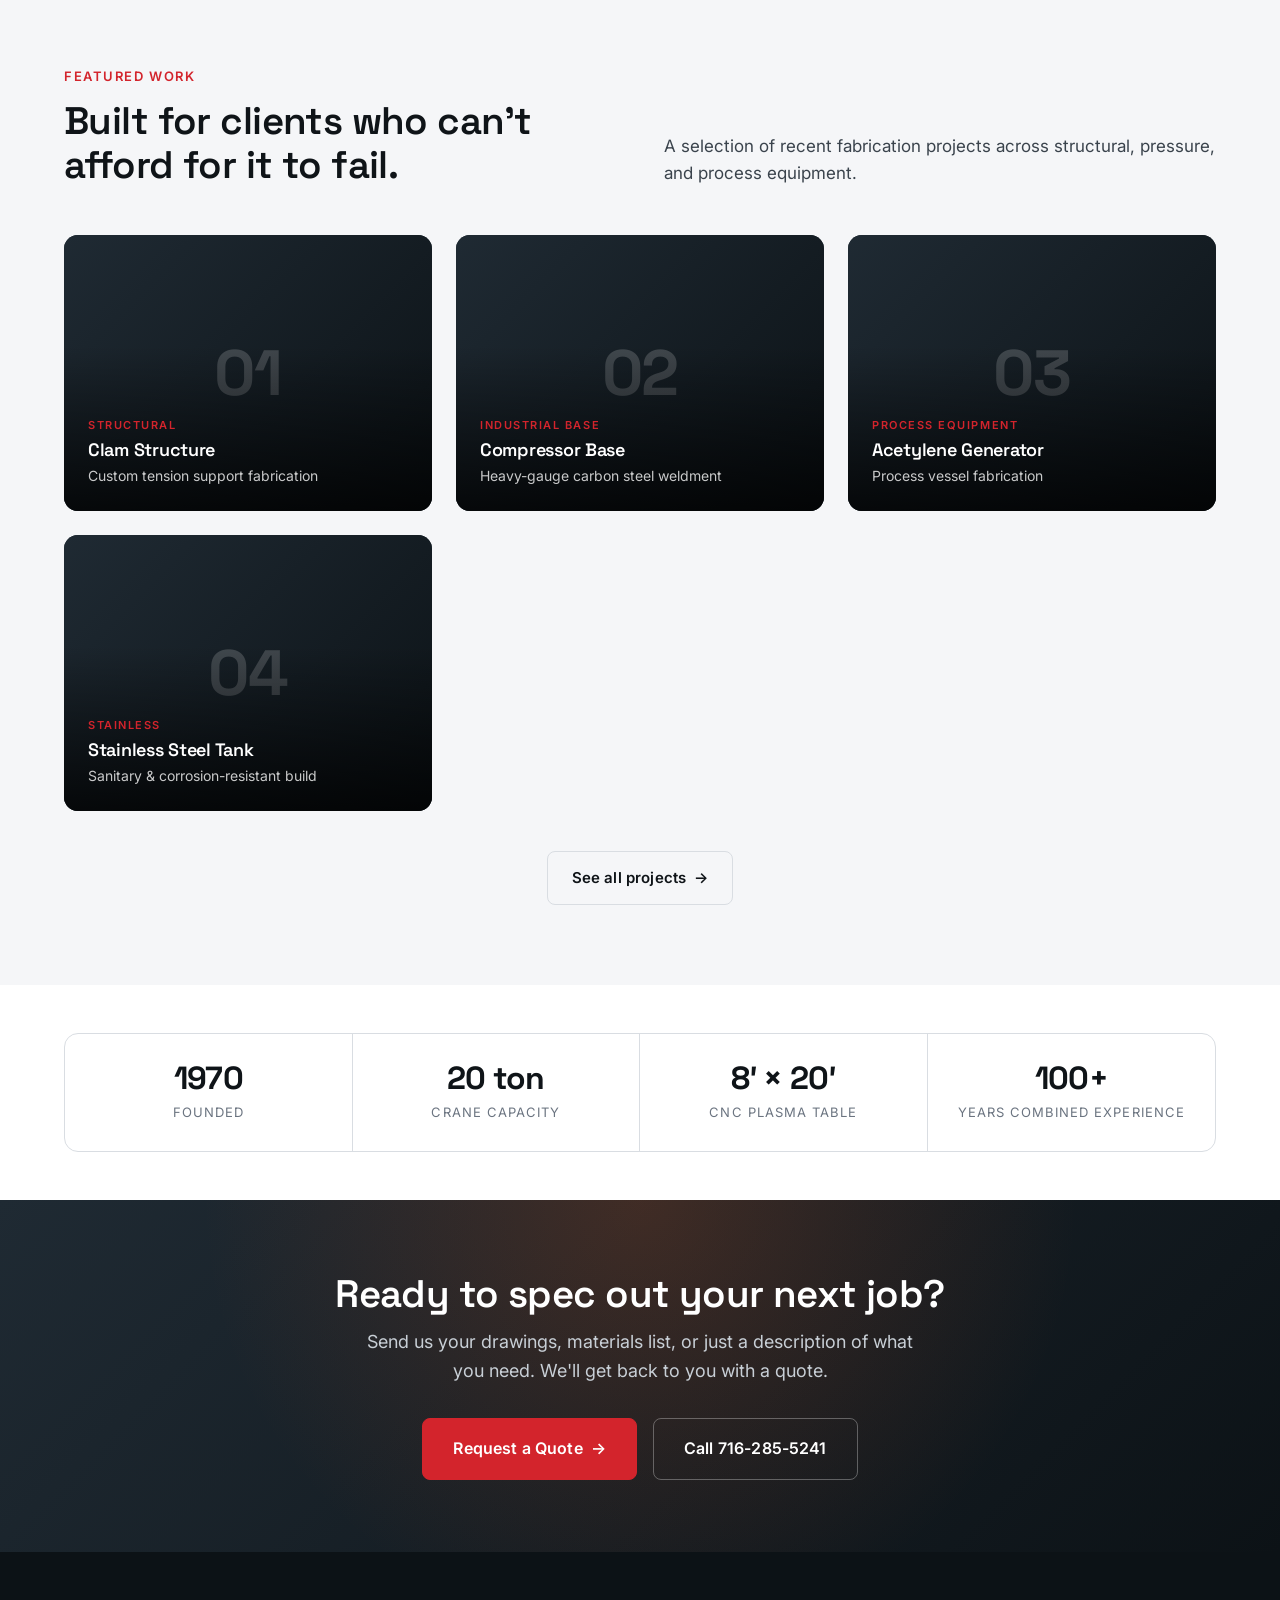
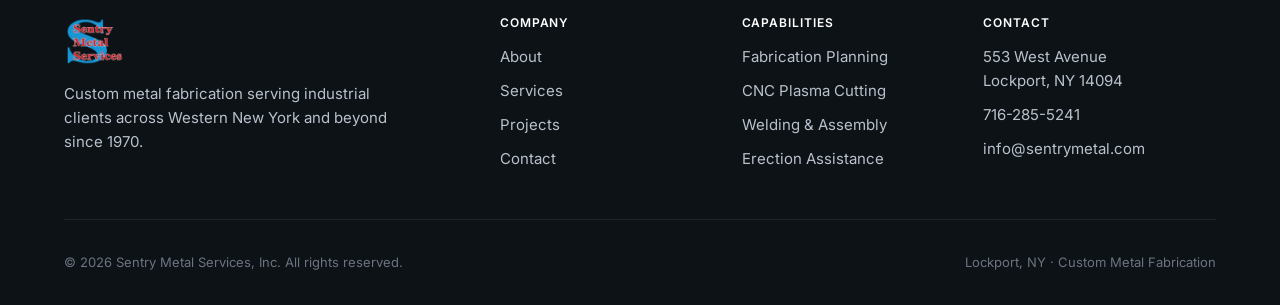
==== commit 44ed4c0c: "Add brand logo + favicon; retheme to brand red/blue - Place cropped Sentry Metal logo in header + fo" ====
--- a/index.html
+++ b/index.html
@@ -9,17 +9,14 @@
   <link rel="preconnect" href="https://fonts.gstatic.com" crossorigin />
   <link rel="stylesheet" href="https://fonts.googleapis.com/css2?family=Inter:wght@400;500;600;700&family=Space+Grotesk:wght@500;600;700&display=swap" />
   <link rel="stylesheet" href="css/styles.css" />
+  <link rel="icon" type="image/png" href="images/favicon.png" />
 </head>
 <body>
 
   <header class="site-header">
     <nav class="nav" aria-label="Primary">
       <a class="brand" href="index.html">
-        <span class="brand-mark">SM</span>
-        <span class="brand-text">
-          <span class="brand-name">Sentry Metal</span>
-          <span class="brand-tag">Services, Inc.</span>
-        </span>
+        <img class="brand-logo" src="images/logo.png" alt="Sentry Metal Services, Inc." />
       </a>
       <ul class="nav-links">
         <li><a href="index.html" class="active">Home</a></li>
@@ -217,11 +214,7 @@
       <div class="footer-grid">
         <div class="footer-brand">
           <a class="brand" href="index.html" style="color:#fff;">
-            <span class="brand-mark">SM</span>
-            <span class="brand-text">
-              <span class="brand-name">Sentry Metal</span>
-              <span class="brand-tag">Services, Inc.</span>
-            </span>
+            <img class="brand-logo" src="images/logo.png" alt="Sentry Metal Services, Inc." />
           </a>
           <p>Custom metal fabrication serving industrial clients across Western New York and beyond since 1970.</p>
         </div>
--- a/css/styles.css
+++ b/css/styles.css
@@ -10,9 +10,12 @@
   --color-line: #d9dde2;
   --color-steel: #1f2a33;
   --color-steel-deep: #0c1216;
-  --color-accent: #e35a1c;
-  --color-accent-hover: #c44a14;
-  --color-accent-soft: #fbe7da;
+  --color-accent: #d3242c;
+  --color-accent-hover: #b01d24;
+  --color-accent-soft: #fbe3e4;
+  --color-blue: #1895d3;
+  --color-blue-hover: #1379ac;
+  --color-blue-soft: #e4f2fb;
   --color-success: #1f7a4d;
 
   --shadow-sm: 0 1px 2px rgba(15, 20, 24, 0.06), 0 1px 1px rgba(15, 20, 24, 0.04);
@@ -169,19 +172,12 @@
   text-decoration: none;
   color: var(--color-ink);
 }
-.brand-mark {
-  display: flex;
-  align-items: center;
-  justify-content: center;
-  width: 40px; height: 40px;
-  background: var(--color-steel);
-  color: #ffffff;
-  border-radius: var(--radius-sm);
-  font-family: var(--font-display);
-  font-weight: 700;
-  font-size: 1.125rem;
-  letter-spacing: -0.02em;
-}
+.brand-logo {
+  height: 50px;
+  width: auto;
+  display: block;
+}
+@media (max-width: 600px) { .brand-logo { height: 42px; } }
 .brand-text {
   display: flex;
   flex-direction: column;
@@ -204,7 +200,7 @@
   position: absolute;
   left: 0; right: 0; bottom: -2px;
   height: 2px;
-  background: var(--color-accent);
+  background: var(--color-blue);
 }
 
 .nav-cta { display: flex; align-items: center; gap: 1rem; }
